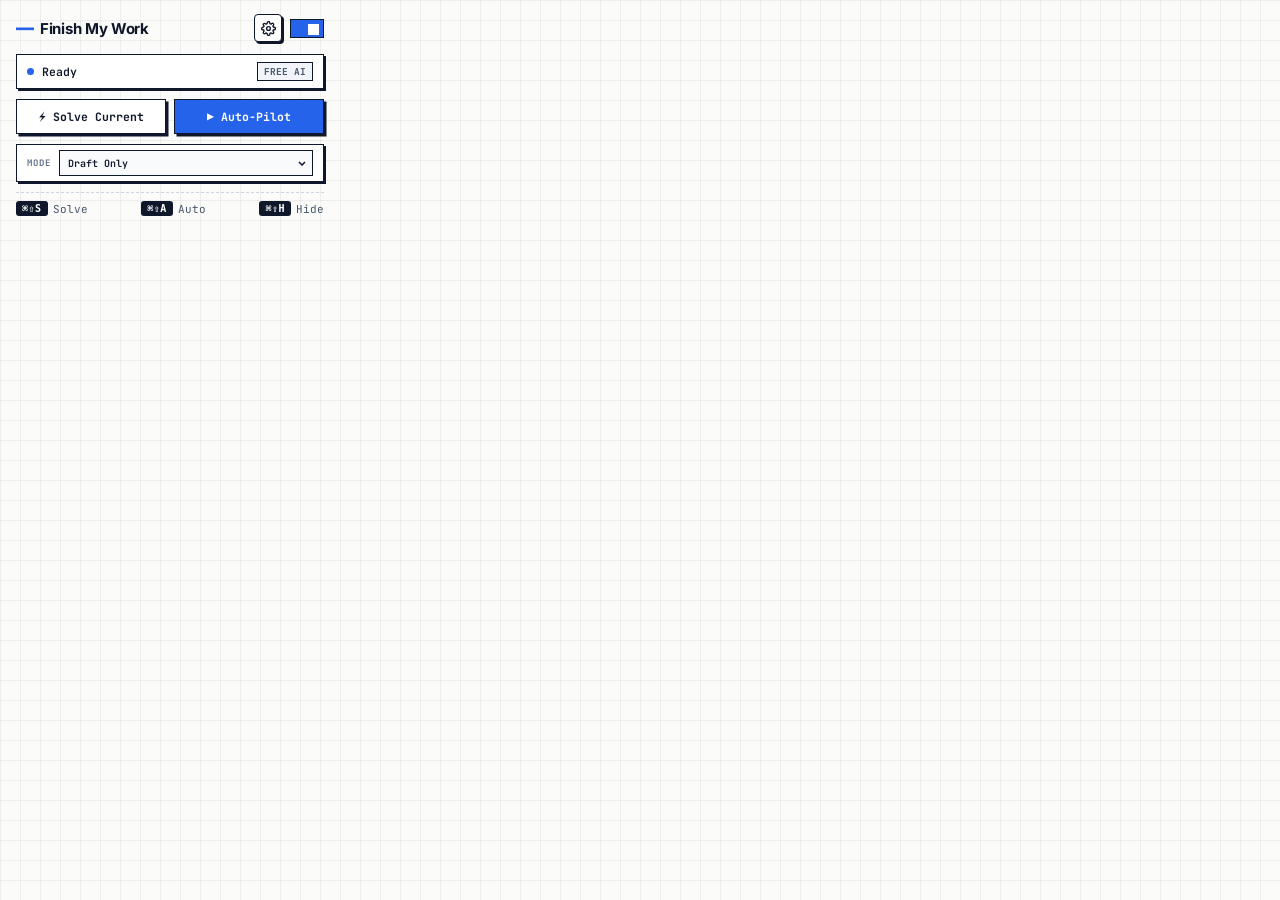
==== popup/popup.html @ e4287d5a "feat: initial open source release of Finish My Work v2.4.0" ====
<!DOCTYPE html>
<html lang="en">
<head>
  <meta charset="UTF-8">
  <meta name="viewport" content="width=device-width, initial-scale=1.0">
  <title>Finish My Work</title>
  <link rel="preconnect" href="https://fonts.googleapis.com">
  <link href="https://fonts.googleapis.com/css2?family=JetBrains+Mono:wght@500;600;700&family=Inter:wght@400;500;600;700;800&display=swap" rel="stylesheet">
  <link rel="stylesheet" href="popup.css">
</head>
<body>
  <div class="app-container">

    <!-- ── Header ── -->
    <div class="app-header">
      <div class="brand">
        <span class="brand-dash">—</span>
        <span class="brand-title">Finish My Work</span>
      </div>
      <div class="header-ctrls">
        <button class="btn-gear" id="btn-toggle-settings" title="Settings / Configuration">
          <svg width="15" height="15" viewBox="0 0 24 24" fill="none" stroke="currentColor" stroke-width="2.2" stroke-linecap="round" stroke-linejoin="round">
            <circle cx="12" cy="12" r="3"></circle>
            <path d="M19.4 15a1.65 1.65 0 0 0 .33 1.82l.06.06a2 2 0 0 1 0 2.83 2 2 0 0 1-2.83 0l-.06-.06a1.65 1.65 0 0 0-1.82-.33 1.65 1.65 0 0 0-1 1.51V21a2 2 0 0 1-2 2 2 2 0 0 1-2-2v-.09A1.65 1.65 0 0 0 9 19.4a1.65 1.65 0 0 0-1.82.33l-.06.06a2 2 0 0 1-2.83 0 2 2 0 0 1 0-2.83l.06-.06a1.65 1.65 0 0 0 .33-1.82 1.65 1.65 0 0 0-1.51-1H3a2 2 0 0 1-2-2 2 2 0 0 1 2-2h.09A1.65 1.65 0 0 0 4.6 9a1.65 1.65 0 0 0-.33-1.82l-.06-.06a2 2 0 0 1 0-2.83 2 2 0 0 1 2.83 0l.06.06a1.65 1.65 0 0 0 1.82.33H9a1.65 1.65 0 0 0 1-1.51V3a2 2 0 0 1 2-2 2 2 0 0 1 2 2v.09a1.65 1.65 0 0 0 1 1.51 1.65 1.65 0 0 0 1.82-.33l.06-.06a2 2 0 0 1 2.83 0 2 2 0 0 1 0 2.83l-.06.06a1.65 1.65 0 0 0-.33 1.82V9a1.65 1.65 0 0 0 1.51 1H21a2 2 0 0 1 2 2 2 2 0 0 1-2 2h-.09a1.65 1.65 0 0 0-1.51 1z"></path>
          </svg>
        </button>
        <label class="power-switch" title="Turn extension ON/OFF">
          <input type="checkbox" id="toggle-power" checked>
          <span class="power-slider"></span>
        </label>
      </div>
    </div>

    <!-- ══════════════════════════════════════════════════
         MAIN VIEW (Clean, Normal Size, Everyday Use)
         ══════════════════════════════════════════════════ -->
    <div class="view-panel" id="view-main">
      <!-- Status line -->
      <div class="status-row">
        <span class="status-dot" id="status-dot"></span>
        <span class="status-text" id="status-text">Ready</span>
        <span class="status-badge" id="active-provider-badge">FREE AI</span>
      </div>

      <!-- Action Buttons -->
      <div class="actions-grid">
        <button class="btn-action btn-secondary" id="btn-popup-solve">
          ⚡ Solve Current
        </button>
        <button class="btn-action btn-primary" id="btn-popup-auto">
          ▶ Auto-Pilot
        </button>
      </div>

      <!-- Agent Mode Selector -->
      <div class="mode-selector">
        <span class="mode-label">MODE</span>
        <div class="mode-dropdown-wrapper">
          <span class="mode-display-val" id="mode-display-val">Draft Only</span>
          <select class="mode-dropdown" id="agent-mode-select" title="Agent Mode">
            <option value="draft">Draft Only — Solve, don't submit</option>
            <option value="submit">Full Submit — Solve + submit quiz</option>
            <option value="course">Course Batch — All assignments in course</option>
            <option value="allcourses">All Courses — Every assignment everywhere</option>
          </select>
        </div>
      </div>

      <!-- User Feedback Notification Banner -->
      <div class="notify-banner hidden" id="notify-banner"></div>

      <!-- Shortcuts Row (SAH - Solve, Auto, Hide) -->
      <div class="shortcuts-footer">
        <div class="shortcut-item">
          <kbd>⌘⇧S</kbd>
          <span>Solve</span>
        </div>
        <div class="shortcut-item">
          <kbd>⌘⇧A</kbd>
          <span>Auto</span>
        </div>
        <div class="shortcut-item">
          <kbd>⌘⇧H</kbd>
          <span>Hide</span>
        </div>
      </div>
    </div>

    <!-- ══════════════════════════════════════════════════
         SETTINGS VIEW (Configuration Drawer)
         ══════════════════════════════════════════════════ -->
    <div class="view-panel hidden" id="view-settings">
      <div class="settings-head">
        <span class="settings-tag">// CONFIGURATION</span>
        <button class="btn-close-settings" id="btn-close-settings">Done ✕</button>
      </div>

      <!-- Provider Tabs -->
      <div class="provider-tabs">
        <button class="tech-tab-btn active" data-provider="free">✦ Free</button>
        <button class="tech-tab-btn" data-provider="groq">⚡ Groq</button>
        <button class="tech-tab-btn" data-provider="gemini">🔑 Gemini</button>
        <button class="tech-tab-btn" data-provider="openrouter">🌐 OpenRouter</button>
        <button class="tech-tab-btn" data-provider="about">ℹ About</button>
      </div>

      <!-- 1. Free tab content -->
      <div class="provider-card" id="card-free">
        <div class="callout-amber">
          <div class="callout-tag text-amber">// BUILT-IN FREE ENGINE</div>
          <p class="callout-desc">Zero keys needed. Automatically waits out the 30s rate-limit cooldown so no question is ever skipped.</p>
        </div>
      </div>

      <!-- 2. Groq tab content -->
      <div class="provider-card hidden" id="card-groq">
        <div class="callout-blue">
          <div class="callout-tag text-blue">// GROQ CLOUD (30 REQ/MIN · 0s WAIT)</div>
          <p class="callout-desc">Fastest free option. Sign in with Google at console.groq.com (no credit card needed).</p>
          <div class="input-wrap">
            <input type="password" id="groq-key" class="tech-input" placeholder="Paste gsk_... key" autocomplete="off" />
            <button class="reveal-btn" data-target="groq-key">👁</button>
          </div>
          <div class="card-error hidden" id="groq-error"></div>
          <div class="link-row">
            <a href="https://console.groq.com/keys" target="_blank" class="callout-link">Get Free Key at console.groq.com →</a>
          </div>
        </div>
      </div>

      <!-- 3. Gemini tab content -->
      <div class="provider-card hidden" id="card-gemini">
        <div class="callout-blue">
          <div class="callout-tag text-blue">// GOOGLE GEMINI (VISION AI)</div>
          <p class="callout-desc">Supports test diagrams, circuit schematics, charts, and geometry.</p>
          <div class="input-wrap">
            <input type="password" id="gemini-key" class="tech-input" placeholder="Paste Gemini API key" autocomplete="off" />
            <button class="reveal-btn" data-target="gemini-key">👁</button>
          </div>
          <div class="card-error hidden" id="gemini-error"></div>
          <div class="link-row">
            <a href="https://aistudio.google.com/app/apikey" target="_blank" class="callout-link">Get Key at aistudio.google.com →</a>
          </div>
        </div>
      </div>

      <!-- 4. OpenRouter tab content -->
      <div class="provider-card hidden" id="card-openrouter">
        <div class="callout-blue">
          <div class="callout-tag text-blue">// OPENROUTER (FREE MODELS)</div>
          <p class="callout-desc">Access Llama 3.3 and DeepSeek R1 free models.</p>
          <div class="input-wrap">
            <input type="password" id="openrouter-key" class="tech-input" placeholder="Paste sk-or-... key" autocomplete="off" />
            <button class="reveal-btn" data-target="openrouter-key">👁</button>
          </div>
          <div class="card-error hidden" id="openrouter-error"></div>
          <div class="link-row">
            <a href="https://openrouter.ai/keys" target="_blank" class="callout-link">Get Key at openrouter.ai/keys →</a>
          </div>
        </div>
      </div>

      <!-- 5. About tab content -->
      <div class="provider-card hidden" id="card-about">
        <div class="callout-about">
          <div class="about-hero">
            <span class="about-title">⚡ FINISH MY WORK</span>
            <span class="about-pill">v2.4.0</span>
          </div>
          <p class="about-desc">
            Universal autonomous assignment, quiz, & coursework solver for Chrome. Built for students to eliminate repetitive LMS busywork.
          </p>
          <div class="about-grid">
            <div class="about-stat">
              <span class="about-stat-label">MODES</span>
              <span class="about-stat-val">4 Agent Modes</span>
            </div>
            <div class="about-stat">
              <span class="about-stat-label">ENGINES</span>
              <span class="about-stat-val">Groq · Gemini · Free</span>
            </div>
            <div class="about-stat">
              <span class="about-stat-label">PRIVACY</span>
              <span class="about-stat-val">100% Local / Safe</span>
            </div>
          </div>
          <div class="about-footer-row">
            <span class="about-author">Created by <strong>Rushil Bhor</strong></span>
            <a href="https://github.com/rushilbh27/finish-my-work" target="_blank" class="btn-github-pill">
              ★ Star on GitHub ↗
            </a>
          </div>
        </div>
      </div>

      <!-- On-Screen HUD Visibility Toggle -->
      <div class="pref-row">
        <div class="pref-label">
          <div class="pref-name">Show In-Page Floating HUD</div>
          <div class="pref-sub">Keep off to run 100% cleanly from toolbar & shortcuts</div>
        </div>
        <label class="power-switch">
          <input type="checkbox" id="toggle-floating-widget">
          <span class="power-slider"></span>
        </label>
      </div>

      <!-- Save Button -->
      <button class="btn-save" id="btn-save-key">SAVE CONFIGURATION</button>
    </div>

  </div>

  <script src="popup.js"></script>
</body>
</html>
---- popup/popup.css ----
/* ══════════════════════════════════════════════════════════════
   FINISH MY WORK — CLEAN TECHNICAL BLUEPRINT UI
   Comfortable, Normal-Sized, High-Usability Design
   ══════════════════════════════════════════════════════════════ */

*, *::before, *::after {
  box-sizing: border-box;
  margin: 0;
  padding: 0;
}

body {
  width: 340px;
  font-family: 'Inter', -apple-system, BlinkMacSystemFont, 'Segoe UI', Roboto, sans-serif;
  background-color: #fbfbfa;
  /* Technical engineering blueprint grid */
  background-image: 
    linear-gradient(to right, rgba(0, 0, 0, 0.05) 1px, transparent 1px),
    linear-gradient(to bottom, rgba(0, 0, 0, 0.05) 1px, transparent 1px);
  background-size: 20px 20px;
  color: #0f172a;
  -webkit-font-smoothing: antialiased;
  padding: 14px 16px;
}

.app-container {
  display: flex;
  flex-direction: column;
  gap: 10px;
}

/* ── Top Header ── */
.app-header {
  display: flex;
  align-items: center;
  justify-content: space-between;
  padding-bottom: 2px;
}

.brand {
  display: flex;
  align-items: center;
  gap: 6px;
}

.brand-dash {
  color: #2563eb;
  font-weight: 900;
  font-size: 18px;
  line-height: 1;
}

.brand-title {
  font-weight: 700;
  font-size: 15px;
  letter-spacing: -0.3px;
  color: #0f172a;
}

.header-ctrls {
  display: flex;
  align-items: center;
  gap: 8px;
}

.btn-gear {
  width: 28px;
  height: 28px;
  background: #ffffff;
  border: 1.5px solid #0f172a;
  box-shadow: 2px 2px 0px #0f172a;
  border-radius: 4px;
  display: flex;
  align-items: center;
  justify-content: center;
  cursor: pointer;
  color: #0f172a;
  transition: transform 0.05s ease, box-shadow 0.05s ease;
  padding: 0;
}

.btn-gear:hover {
  background: #f8fafc;
}

.btn-gear:active {
  transform: translate(1.5px, 1.5px);
  box-shadow: 0.5px 0.5px 0px #0f172a;
}

/* ── Master Power Switch ── */
.power-switch {
  position: relative;
  display: inline-block;
  width: 34px;
  height: 19px;
  flex-shrink: 0;
}

.power-switch input {
  opacity: 0;
  width: 0;
  height: 0;
}

.power-slider {
  position: absolute;
  cursor: pointer;
  top: 0;
  left: 0;
  right: 0;
  bottom: 0;
  background-color: #cbd5e1;
  border: 1.5px solid #0f172a;
  transition: .15s;
}

.power-slider:before {
  position: absolute;
  content: "";
  height: 11px;
  width: 11px;
  left: 2px;
  bottom: 2px;
  background-color: #0f172a;
  transition: .15s;
}

input:checked + .power-slider {
  background-color: #2563eb;
}

input:checked + .power-slider:before {
  transform: translateX(15px);
  background-color: #ffffff;
}

/* ── View Panels & Universal Hidden ── */
.view-panel {
  display: flex;
  flex-direction: column;
  gap: 10px;
}

.hidden, .view-panel.hidden, .provider-card.hidden {
  display: none !important;
}

/* ── Status Row ── */
.status-row {
  background: #ffffff;
  border: 1.5px solid #0f172a;
  box-shadow: 2px 2px 0px #0f172a;
  padding: 7px 10px;
  display: flex;
  align-items: center;
  gap: 8px;
}

.status-dot {
  width: 7px;
  height: 7px;
  border-radius: 50%;
  background: #2563eb;
  flex-shrink: 0;
}

.status-dot.off {
  background: #94a3b8;
}

.status-dot.warn {
  background: #d97706;
}

.status-text {
  font-family: 'JetBrains Mono', monospace;
  font-size: 11.5px;
  font-weight: 600;
  color: #0f172a;
  flex: 1;
  white-space: nowrap;
  overflow: hidden;
  text-overflow: ellipsis;
}

.status-badge {
  background: #f1f5f9;
  border: 1px solid #0f172a;
  font-family: 'JetBrains Mono', monospace;
  font-size: 9.5px;
  font-weight: 700;
  padding: 2px 6px;
  color: #475569;
}

/* ── Action Buttons ── */
.actions-grid {
  display: grid;
  grid-template-columns: 1fr 1fr;
  gap: 8px;
}

.btn-action {
  border: 1.5px solid #0f172a;
  box-shadow: 2.5px 2.5px 0px #0f172a;
  padding: 9px 8px;
  font-family: 'JetBrains Mono', monospace;
  font-size: 11.5px;
  font-weight: 700;
  cursor: pointer;
  text-align: center;
  transition: transform 0.05s ease, box-shadow 0.05s ease;
}

.btn-secondary {
  background: #ffffff;
  color: #0f172a;
}

.btn-secondary:hover {
  background: #f8fafc;
}

.btn-primary {
  background: #2563eb;
  color: #ffffff;
}

.btn-primary:hover {
  background: #1d4ed8;
}

.btn-action.running {
  background: #dc2626 !important;
  color: #ffffff !important;
  border-color: #0f172a !important;
}

.btn-action.running:hover {
  background: #b91c1c !important;
}

.btn-action:active {
  transform: translate(2px, 2px);
  box-shadow: 0.5px 0.5px 0px #0f172a;
}

/* ── Agent Mode Selector ── */
.mode-selector {
  background: #ffffff;
  border: 1.5px solid #0f172a;
  box-shadow: 2px 2px 0px #0f172a;
  padding: 5px 10px;
  display: flex;
  align-items: center;
  gap: 8px;
  overflow: hidden;
}

.mode-label {
  font-family: 'JetBrains Mono', monospace;
  font-size: 9px;
  font-weight: 700;
  color: #64748b;
  letter-spacing: 1px;
  flex-shrink: 0;
}

.mode-dropdown-wrapper {
  position: relative;
  flex: 1;
  min-width: 0;
  display: flex;
  align-items: center;
  background: #f8fafc;
  border: 1.5px solid #0f172a;
  padding: 4px 22px 4px 8px;
  background-image: url("data:image/svg+xml,%3Csvg xmlns='http://www.w3.org/2000/svg' width='8' height='5' viewBox='0 0 8 5'%3E%3Cpath d='M1 1l3 3 3-3' stroke='%230f172a' stroke-width='1.5' fill='none'/%3E%3C/svg%3E");
  background-repeat: no-repeat;
  background-position: right 6px center;
  cursor: pointer;
  box-sizing: border-box;
  height: 26px;
}

.mode-dropdown-wrapper:hover {
  background-color: #f1f5f9;
}

.mode-dropdown-wrapper:focus-within {
  border-color: #2563eb;
  background-color: #ffffff;
}

.mode-display-val {
  font-family: 'JetBrains Mono', monospace;
  font-size: 10px;
  font-weight: 600;
  color: #0f172a;
  white-space: nowrap;
  overflow: hidden;
  text-overflow: ellipsis;
  pointer-events: none;
  user-select: none;
}

.mode-dropdown {
  position: absolute;
  top: 0;
  left: 0;
  width: 100%;
  height: 100%;
  opacity: 0;
  cursor: pointer;
  border: none;
  margin: 0;
  padding: 0;
  z-index: 2;
}

.mode-dropdown option {
  font-family: 'JetBrains Mono', monospace;
  font-size: 10px;
}

/* ── Notification Feedback Banner ── */
.notify-banner {
  background: #fffdf5;
  border: 1.5px solid #0f172a;
  border-left: 3.5px solid #d97706;
  padding: 6px 9px;
  font-size: 10.5px;
  color: #92400e;
  font-family: 'JetBrains Mono', monospace;
}

.notify-banner.error {
  background: #fef2f2;
  border-left-color: #dc2626;
  color: #991b1b;
}

.notify-banner.success {
  background: #f0fdf4;
  border-left-color: #16a34a;
  color: #166534;
}

/* ── Shortcuts Row (SAH: Solve, Auto, Hide) ── */
.shortcuts-footer {
  display: flex;
  align-items: center;
  justify-content: space-between;
  border-top: 1px dashed #cbd5e1;
  padding-top: 8px;
  font-family: 'JetBrains Mono', monospace;
  font-size: 11px;
  color: #475569;
}

.shortcut-item {
  display: flex;
  align-items: center;
  gap: 5px;
}

.shortcut-item kbd {
  background: #0f172a;
  color: #ffffff;
  padding: 2px 6px;
  border-radius: 3px;
  font-size: 10px;
  font-weight: 700;
  letter-spacing: 0.5px;
}

/* ══════════════════════════════════════════════════
   SETTINGS VIEW (Configuration Drawer)
   ══════════════════════════════════════════════════ */
.settings-head {
  display: flex;
  align-items: center;
  justify-content: space-between;
  margin-top: 2px;
}

.settings-tag {
  font-family: 'JetBrains Mono', monospace;
  font-size: 10px;
  font-weight: 700;
  color: #64748b;
  letter-spacing: 0.5px;
}

.btn-close-settings {
  background: transparent;
  border: none;
  font-family: 'JetBrains Mono', monospace;
  font-size: 11px;
  font-weight: 700;
  color: #2563eb;
  cursor: pointer;
  padding: 2px 4px;
}

.btn-close-settings:hover {
  text-decoration: underline;
}

/* ── Provider Tabs ── */
.provider-tabs {
  display: grid;
  grid-template-columns: repeat(4, 1fr);
  gap: 4px;
}

.tech-tab-btn {
  background: #ffffff;
  border: 1.5px solid #0f172a;
  box-shadow: 1.5px 1.5px 0px #0f172a;
  padding: 6px 2px;
  font-size: 10px;
  font-family: 'JetBrains Mono', monospace;
  font-weight: 700;
  cursor: pointer;
  text-align: center;
  color: #475569;
  transition: all 0.08s ease;
}

.tech-tab-btn:hover {
  background: #f8fafc;
}

.tech-tab-btn.active {
  background: #0f172a;
  color: #ffffff;
}

/* ── Provider Cards ── */
.provider-card {
  display: flex;
  flex-direction: column;
  gap: 8px;
}

.callout-amber {
  background: #fffdf5;
  border: 1.5px solid #0f172a;
  border-left: 3.5px solid #d97706;
  box-shadow: 2px 2px 0px #0f172a;
  padding: 9px 11px;
  display: flex;
  flex-direction: column;
  gap: 4px;
}

.callout-blue {
  background: #f8fafc;
  border: 1.5px solid #0f172a;
  border-left: 3.5px solid #2563eb;
  box-shadow: 2px 2px 0px #0f172a;
  padding: 9px 11px;
  display: flex;
  flex-direction: column;
  gap: 6px;
}

.callout-tag {
  font-family: 'JetBrains Mono', monospace;
  font-size: 9.5px;
  font-weight: 700;
  letter-spacing: 0.5px;
}

.text-blue {
  color: #2563eb;
}

.text-amber {
  color: #d97706;
}

.callout-desc {
  font-size: 11px;
  color: #334155;
  line-height: 1.4;
}

.input-wrap {
  display: flex;
  gap: 4px;
}

.tech-input {
  flex: 1;
  background: #ffffff;
  border: 1.5px solid #0f172a;
  box-shadow: 1.5px 1.5px 0px #0f172a;
  padding: 6px 8px;
  font-family: 'JetBrains Mono', monospace;
  font-size: 11px;
  color: #0f172a;
  outline: none;
}

.tech-input:focus {
  border-color: #2563eb;
}

.tech-input.input-error {
  border-color: #dc2626 !important;
  background: #fff5f5;
}

.reveal-btn {
  background: #ffffff;
  border: 1.5px solid #0f172a;
  box-shadow: 1.5px 1.5px 0px #0f172a;
  width: 28px;
  cursor: pointer;
  display: flex;
  align-items: center;
  justify-content: center;
  font-size: 12px;
}

.card-error {
  font-size: 10px;
  color: #b91c1c;
  font-family: 'JetBrains Mono', monospace;
  font-weight: 600;
  line-height: 1.35;
  background: #fef2f2;
  border: 1px solid #f87171;
  padding: 4px 6px;
}

.link-row {
  margin-top: 1px;
}

.callout-link {
  font-size: 10px;
  font-weight: 600;
  color: #2563eb;
  text-decoration: underline;
}

/* ── About Card ── */
.callout-about {
  background: #ffffff;
  border: 1.5px solid #0f172a;
  box-shadow: 2px 2px 0px #0f172a;
  padding: 10px;
  display: flex;
  flex-direction: column;
  gap: 8px;
}

.about-hero {
  display: flex;
  align-items: center;
  justify-content: space-between;
}

.about-title {
  font-family: 'JetBrains Mono', monospace;
  font-size: 11px;
  font-weight: 800;
  color: #0f172a;
  letter-spacing: 0.5px;
}

.about-pill {
  font-family: 'JetBrains Mono', monospace;
  font-size: 8.5px;
  font-weight: 700;
  background: #2563eb;
  color: #ffffff;
  padding: 1px 6px;
  border: 1px solid #0f172a;
}

.about-desc {
  font-size: 9.5px;
  line-height: 1.4;
  color: #475569;
  margin: 0;
}

.about-grid {
  display: grid;
  grid-template-columns: repeat(3, 1fr);
  gap: 5px;
  margin-top: 2px;
}

.about-stat {
  background: #f8fafc;
  border: 1px solid #0f172a;
  padding: 4px 2px;
  display: flex;
  flex-direction: column;
  gap: 2px;
  text-align: center;
}

.about-stat-label {
  font-family: 'JetBrains Mono', monospace;
  font-size: 7.5px;
  font-weight: 700;
  color: #64748b;
  letter-spacing: 0.5px;
}

.about-stat-val {
  font-family: 'JetBrains Mono', monospace;
  font-size: 8px;
  font-weight: 700;
  color: #0f172a;
}

.about-footer-row {
  display: flex;
  align-items: center;
  justify-content: space-between;
  margin-top: 4px;
  padding-top: 6px;
  border-top: 1px dashed #cbd5e1;
}

.about-author {
  font-size: 9px;
  color: #64748b;
}

.about-author strong {
  color: #0f172a;
}

.btn-github-pill {
  display: inline-flex;
  align-items: center;
  gap: 4px;
  background: #0f172a;
  color: #ffffff;
  font-family: 'JetBrains Mono', monospace;
  font-size: 9px;
  font-weight: 700;
  padding: 3px 8px;
  border: 1px solid #0f172a;
  box-shadow: 1.5px 1.5px 0px #0f172a;
  text-decoration: none;
  cursor: pointer;
  transition: all 0.05s ease;
}

.btn-github-pill:active {
  transform: translate(1px, 1px);
  box-shadow: 0.5px 0.5px 0px #0f172a;
}

/* ── HUD Preference Row ── */
.pref-row {
  background: #ffffff;
  border: 1.5px solid #0f172a;
  box-shadow: 2px 2px 0px #0f172a;
  padding: 7px 10px;
  display: flex;
  align-items: center;
  justify-content: space-between;
}

.pref-name {
  font-size: 11px;
  font-weight: 700;
}

.pref-sub {
  font-size: 9.5px;
  color: #64748b;
}

/* ── Save Button ── */
.btn-save {
  background: #0f172a;
  color: #ffffff;
  border: 1.5px solid #0f172a;
  box-shadow: 2.5px 2.5px 0px #0f172a;
  padding: 8px;
  font-family: 'JetBrains Mono', monospace;
  font-weight: 700;
  font-size: 11px;
  letter-spacing: 0.5px;
  cursor: pointer;
  transition: all 0.05s ease;
}

.btn-save:active {
  transform: translate(2px, 2px);
  box-shadow: 0.5px 0.5px 0px #0f172a;
}

.btn-save.saved {
  background: #16a34a;
}
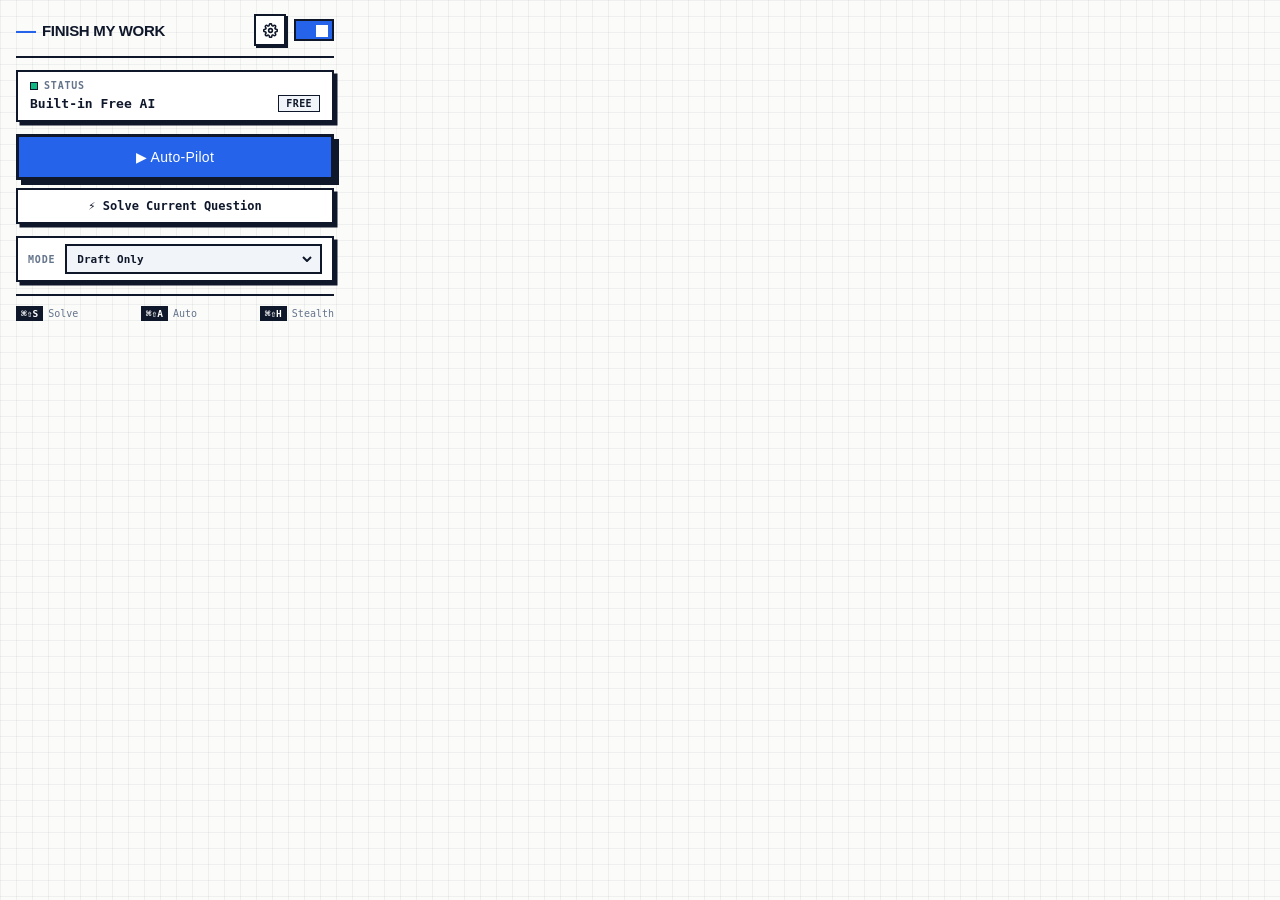
==== commit 945a40a3: "feat: complete neo-brutalist redesign of 3 surfaces, IITM textarea NAT solver, single-action navigat" ====
--- a/popup/popup.html
+++ b/popup/popup.html
@@ -1,54 +1,62 @@
 <!DOCTYPE html>
 <html lang="en">
+
 <head>
   <meta charset="UTF-8">
   <meta name="viewport" content="width=device-width, initial-scale=1.0">
   <title>Finish My Work</title>
-  <link rel="preconnect" href="https://fonts.googleapis.com">
-  <link href="https://fonts.googleapis.com/css2?family=JetBrains+Mono:wght@500;600;700&family=Inter:wght@400;500;600;700;800&display=swap" rel="stylesheet">
   <link rel="stylesheet" href="popup.css">
 </head>
+
 <body>
   <div class="app-container">
 
     <!-- ── Header ── -->
-    <div class="app-header">
+    <header class="app-header">
       <div class="brand">
         <span class="brand-dash">—</span>
-        <span class="brand-title">Finish My Work</span>
+        <h1 class="brand-title">Finish My Work</h1>
       </div>
       <div class="header-ctrls">
-        <button class="btn-gear" id="btn-toggle-settings" title="Settings / Configuration">
-          <svg width="15" height="15" viewBox="0 0 24 24" fill="none" stroke="currentColor" stroke-width="2.2" stroke-linecap="round" stroke-linejoin="round">
+        <button class="btn-gear" id="btn-toggle-settings" title="Settings / Configuration" aria-label="Settings">
+          <svg width="15" height="15" viewBox="0 0 24 24" fill="none" stroke="currentColor" stroke-width="2.5"
+            stroke-linecap="round" stroke-linejoin="round">
             <circle cx="12" cy="12" r="3"></circle>
-            <path d="M19.4 15a1.65 1.65 0 0 0 .33 1.82l.06.06a2 2 0 0 1 0 2.83 2 2 0 0 1-2.83 0l-.06-.06a1.65 1.65 0 0 0-1.82-.33 1.65 1.65 0 0 0-1 1.51V21a2 2 0 0 1-2 2 2 2 0 0 1-2-2v-.09A1.65 1.65 0 0 0 9 19.4a1.65 1.65 0 0 0-1.82.33l-.06.06a2 2 0 0 1-2.83 0 2 2 0 0 1 0-2.83l.06-.06a1.65 1.65 0 0 0 .33-1.82 1.65 1.65 0 0 0-1.51-1H3a2 2 0 0 1-2-2 2 2 0 0 1 2-2h.09A1.65 1.65 0 0 0 4.6 9a1.65 1.65 0 0 0-.33-1.82l-.06-.06a2 2 0 0 1 0-2.83 2 2 0 0 1 2.83 0l.06.06a1.65 1.65 0 0 0 1.82.33H9a1.65 1.65 0 0 0 1-1.51V3a2 2 0 0 1 2-2 2 2 0 0 1 2 2v.09a1.65 1.65 0 0 0 1 1.51 1.65 1.65 0 0 0 1.82-.33l.06-.06a2 2 0 0 1 2.83 0 2 2 0 0 1 0 2.83l-.06.06a1.65 1.65 0 0 0-.33 1.82V9a1.65 1.65 0 0 0 1.51 1H21a2 2 0 0 1 2 2 2 2 0 0 1-2 2h-.09a1.65 1.65 0 0 0-1.51 1z"></path>
+            <path
+              d="M19.4 15a1.65 1.65 0 0 0 .33 1.82l.06.06a2 2 0 0 1 0 2.83 2 2 0 0 1-2.83 0l-.06-.06a1.65 1.65 0 0 0-1.82-.33 1.65 1.65 0 0 0-1 1.51V21a2 2 0 0 1-2 2 2 2 0 0 1-2-2v-.09A1.65 1.65 0 0 0 9 19.4a1.65 1.65 0 0 0-1.82.33l-.06.06a2 2 0 0 1-2.83 0 2 2 0 0 1 0-2.83l.06-.06a1.65 1.65 0 0 0 .33-1.82 1.65 1.65 0 0 0-1.51-1H3a2 2 0 0 1-2-2 2 2 0 0 1 2-2h.09A1.65 1.65 0 0 0 4.6 9a1.65 1.65 0 0 0-.33-1.82l-.06-.06a2 2 0 0 1 0-2.83 2 2 0 0 1 2.83 0l.06.06a1.65 1.65 0 0 0 1.82.33H9a1.65 1.65 0 0 0 1-1.51V3a2 2 0 0 1 2-2 2 2 0 0 1 2 2v.09a1.65 1.65 0 0 0 1 1.51 1.65 1.65 0 0 0 1.82-.33l.06-.06a2 2 0 0 1 2.83 0 2 2 0 0 1 0 2.83l-.06.06a1.65 1.65 0 0 0-.33 1.82V9a1.65 1.65 0 0 0 1.51 1H21a2 2 0 0 1 2 2 2 2 0 0 1-2 2h-.09a1.65 1.65 0 0 0-1.51 1z">
+            </path>
           </svg>
         </button>
         <label class="power-switch" title="Turn extension ON/OFF">
-          <input type="checkbox" id="toggle-power" checked>
+          <input type="checkbox" id="toggle-power" checked aria-label="Toggle extension power">
           <span class="power-slider"></span>
         </label>
       </div>
-    </div>
+    </header>
 
     <!-- ══════════════════════════════════════════════════
-         MAIN VIEW (Clean, Normal Size, Everyday Use)
+         MAIN VIEW (Everyday Brutalist Controls)
          ══════════════════════════════════════════════════ -->
-    <div class="view-panel" id="view-main">
-      <!-- Status line -->
-      <div class="status-row">
-        <span class="status-dot" id="status-dot"></span>
-        <span class="status-text" id="status-text">Ready</span>
-        <span class="status-badge" id="active-provider-badge">FREE AI</span>
+    <main class="view-panel" id="view-main">
+      <!-- Status Stamp -->
+      <div class="status-stamp">
+        <div class="status-stamp-meta">
+          <span class="status-dot" id="status-dot"></span>
+          <span class="status-title">STATUS</span>
+        </div>
+        <div class="status-headline">
+          <span class="status-text" id="status-text">Ready</span>
+          <span class="status-badge" id="active-provider-badge">FREE AI</span>
+        </div>
       </div>
 
-      <!-- Action Buttons -->
-      <div class="actions-grid">
-        <button class="btn-action btn-secondary" id="btn-popup-solve">
-          ⚡ Solve Current
+      <!-- Action Buttons: Clear Hero Hierarchy -->
+      <div class="actions-stack">
+        <button class="btn-action btn-hero" id="btn-popup-auto">
+          ▶ Auto-Pilot
         </button>
-        <button class="btn-action btn-primary" id="btn-popup-auto">
-          ▶ Auto-Pilot
+        <button class="btn-action btn-sub" id="btn-popup-solve">
+          ⚡ Solve Current Question
         </button>
       </div>
 
@@ -57,20 +65,20 @@
         <span class="mode-label">MODE</span>
         <div class="mode-dropdown-wrapper">
           <span class="mode-display-val" id="mode-display-val">Draft Only</span>
-          <select class="mode-dropdown" id="agent-mode-select" title="Agent Mode">
-            <option value="draft">Draft Only — Solve, don't submit</option>
-            <option value="submit">Full Submit — Solve + submit quiz</option>
-            <option value="course">Course Batch — All assignments in course</option>
-            <option value="allcourses">All Courses — Every assignment everywhere</option>
+          <select class="mode-dropdown" id="agent-mode-select" title="Agent Mode" aria-label="Select Agent Mode">
+            <option value="draft">Draft Only: Solve, don't submit</option>
+            <option value="submit">Full Submit: Solve + submit quiz</option>
+            <option value="course">Course Batch: All assignments in course</option>
+            <option value="allcourses">All Courses: Every assignment everywhere</option>
           </select>
         </div>
       </div>
 
       <!-- User Feedback Notification Banner -->
-      <div class="notify-banner hidden" id="notify-banner"></div>
+      <div class="notify-banner hidden" id="notify-banner" role="status"></div>
 
-      <!-- Shortcuts Row (SAH - Solve, Auto, Hide) -->
-      <div class="shortcuts-footer">
+      <!-- Shortcuts Row -->
+      <footer class="shortcuts-footer">
         <div class="shortcut-item">
           <kbd>⌘⇧S</kbd>
           <span>Solve</span>
@@ -81,114 +89,83 @@
         </div>
         <div class="shortcut-item">
           <kbd>⌘⇧H</kbd>
-          <span>Hide</span>
+          <span>Stealth</span>
         </div>
-      </div>
-    </div>
+      </footer>
+    </main>
 
     <!-- ══════════════════════════════════════════════════
          SETTINGS VIEW (Configuration Drawer)
          ══════════════════════════════════════════════════ -->
-    <div class="view-panel hidden" id="view-settings">
+    <section class="view-panel hidden" id="view-settings">
       <div class="settings-head">
-        <span class="settings-tag">// CONFIGURATION</span>
+        <span class="settings-tag">CONFIGURATION</span>
         <button class="btn-close-settings" id="btn-close-settings">Done ✕</button>
       </div>
 
       <!-- Provider Tabs -->
-      <div class="provider-tabs">
-        <button class="tech-tab-btn active" data-provider="free">✦ Free</button>
-        <button class="tech-tab-btn" data-provider="groq">⚡ Groq</button>
-        <button class="tech-tab-btn" data-provider="gemini">🔑 Gemini</button>
-        <button class="tech-tab-btn" data-provider="openrouter">🌐 OpenRouter</button>
-        <button class="tech-tab-btn" data-provider="about">ℹ About</button>
+      <div class="provider-tabs" role="tablist">
+        <button class="tech-tab-btn active" data-provider="free" role="tab">✦ Free</button>
+        <button class="tech-tab-btn" data-provider="groq" role="tab">⚡ Groq</button>
+        <button class="tech-tab-btn" data-provider="gemini" role="tab">🔑 Gemini</button>
+        <button class="tech-tab-btn" data-provider="openrouter" role="tab">🌐 OpenRouter</button>
       </div>
 
       <!-- 1. Free tab content -->
       <div class="provider-card" id="card-free">
-        <div class="callout-amber">
-          <div class="callout-tag text-amber">// BUILT-IN FREE ENGINE</div>
-          <p class="callout-desc">Zero keys needed. Automatically waits out the 30s rate-limit cooldown so no question is ever skipped.</p>
+        <div class="callout-box callout-amber">
+          <div class="callout-tag">BUILT-IN FREE ENGINE</div>
+          <p class="callout-desc">Zero keys needed. Automatically waits out the 30s rate-limit cooldown so no question is skipped.</p>
         </div>
       </div>
 
       <!-- 2. Groq tab content -->
       <div class="provider-card hidden" id="card-groq">
-        <div class="callout-blue">
-          <div class="callout-tag text-blue">// GROQ CLOUD (30 REQ/MIN · 0s WAIT)</div>
+        <div class="callout-box callout-blue">
+          <div class="callout-tag">GROQ CLOUD (30 REQ/MIN · 0s WAIT)</div>
           <p class="callout-desc">Fastest free option. Sign in with Google at console.groq.com (no credit card needed).</p>
           <div class="input-wrap">
-            <input type="password" id="groq-key" class="tech-input" placeholder="Paste gsk_... key" autocomplete="off" />
-            <button class="reveal-btn" data-target="groq-key">👁</button>
+            <input type="password" id="groq-key" class="tech-input" placeholder="Paste gsk_... key"
+              autocomplete="off" />
+            <button class="reveal-btn" data-target="groq-key" type="button" aria-label="Reveal key">👁</button>
           </div>
           <div class="card-error hidden" id="groq-error"></div>
           <div class="link-row">
-            <a href="https://console.groq.com/keys" target="_blank" class="callout-link">Get Free Key at console.groq.com →</a>
+            <a href="https://console.groq.com/keys" target="_blank" class="callout-link">Get Free Key at console.groq.com</a>
           </div>
         </div>
       </div>
 
       <!-- 3. Gemini tab content -->
       <div class="provider-card hidden" id="card-gemini">
-        <div class="callout-blue">
-          <div class="callout-tag text-blue">// GOOGLE GEMINI (VISION AI)</div>
+        <div class="callout-box callout-blue">
+          <div class="callout-tag">GOOGLE GEMINI (VISION AI)</div>
           <p class="callout-desc">Supports test diagrams, circuit schematics, charts, and geometry.</p>
           <div class="input-wrap">
-            <input type="password" id="gemini-key" class="tech-input" placeholder="Paste Gemini API key" autocomplete="off" />
-            <button class="reveal-btn" data-target="gemini-key">👁</button>
+            <input type="password" id="gemini-key" class="tech-input" placeholder="Paste Gemini API key"
+              autocomplete="off" />
+            <button class="reveal-btn" data-target="gemini-key" type="button" aria-label="Reveal key">👁</button>
           </div>
           <div class="card-error hidden" id="gemini-error"></div>
           <div class="link-row">
-            <a href="https://aistudio.google.com/app/apikey" target="_blank" class="callout-link">Get Key at aistudio.google.com →</a>
+            <a href="https://aistudio.google.com/app/apikey" target="_blank" class="callout-link">Get Key at aistudio.google.com</a>
           </div>
         </div>
       </div>
 
       <!-- 4. OpenRouter tab content -->
       <div class="provider-card hidden" id="card-openrouter">
-        <div class="callout-blue">
-          <div class="callout-tag text-blue">// OPENROUTER (FREE MODELS)</div>
+        <div class="callout-box callout-blue">
+          <div class="callout-tag">OPENROUTER (FREE MODELS)</div>
           <p class="callout-desc">Access Llama 3.3 and DeepSeek R1 free models.</p>
           <div class="input-wrap">
-            <input type="password" id="openrouter-key" class="tech-input" placeholder="Paste sk-or-... key" autocomplete="off" />
-            <button class="reveal-btn" data-target="openrouter-key">👁</button>
+            <input type="password" id="openrouter-key" class="tech-input" placeholder="Paste sk-or-... key"
+              autocomplete="off" />
+            <button class="reveal-btn" data-target="openrouter-key" type="button" aria-label="Reveal key">👁</button>
           </div>
           <div class="card-error hidden" id="openrouter-error"></div>
           <div class="link-row">
-            <a href="https://openrouter.ai/keys" target="_blank" class="callout-link">Get Key at openrouter.ai/keys →</a>
-          </div>
-        </div>
-      </div>
-
-      <!-- 5. About tab content -->
-      <div class="provider-card hidden" id="card-about">
-        <div class="callout-about">
-          <div class="about-hero">
-            <span class="about-title">⚡ FINISH MY WORK</span>
-            <span class="about-pill">v2.4.0</span>
-          </div>
-          <p class="about-desc">
-            Universal autonomous assignment, quiz, & coursework solver for Chrome. Built for students to eliminate repetitive LMS busywork.
-          </p>
-          <div class="about-grid">
-            <div class="about-stat">
-              <span class="about-stat-label">MODES</span>
-              <span class="about-stat-val">4 Agent Modes</span>
-            </div>
-            <div class="about-stat">
-              <span class="about-stat-label">ENGINES</span>
-              <span class="about-stat-val">Groq · Gemini · Free</span>
-            </div>
-            <div class="about-stat">
-              <span class="about-stat-label">PRIVACY</span>
-              <span class="about-stat-val">100% Local / Safe</span>
-            </div>
-          </div>
-          <div class="about-footer-row">
-            <span class="about-author">Created by <strong>Rushil Bhor</strong></span>
-            <a href="https://github.com/rushilbh27/finish-my-work" target="_blank" class="btn-github-pill">
-              ★ Star on GitHub ↗
-            </a>
+            <a href="https://openrouter.ai/keys" target="_blank" class="callout-link">Get Key at openrouter.ai/keys</a>
           </div>
         </div>
       </div>
@@ -197,20 +174,21 @@
       <div class="pref-row">
         <div class="pref-label">
           <div class="pref-name">Show In-Page Floating HUD</div>
-          <div class="pref-sub">Keep off to run 100% cleanly from toolbar & shortcuts</div>
+          <div class="pref-sub">Keep off to run 100% cleanly from toolbar &amp; shortcuts</div>
         </div>
-        <label class="power-switch">
-          <input type="checkbox" id="toggle-floating-widget">
+        <label class="power-switch" title="Toggle HUD visibility">
+          <input type="checkbox" id="toggle-floating-widget" aria-label="Toggle In-Page Floating HUD">
           <span class="power-slider"></span>
         </label>
       </div>
 
       <!-- Save Button -->
-      <button class="btn-save" id="btn-save-key">SAVE CONFIGURATION</button>
-    </div>
+      <button class="btn-save" id="btn-save-key" type="button">SAVE CONFIGURATION</button>
+    </section>
 
   </div>
 
   <script src="popup.js"></script>
 </body>
-</html>
+
+</html>
--- a/popup/popup.css
+++ b/popup/popup.css
@@ -1,7 +1,34 @@
 /* ══════════════════════════════════════════════════════════════
-   FINISH MY WORK — CLEAN TECHNICAL BLUEPRINT UI
-   Comfortable, Normal-Sized, High-Usability Design
+   FINISH MY WORK — NEO-BRUTALIST POPUP SYSTEM
+   Frozen palette, 2.5-3px ink borders, unblurred block shadows,
+   system fonts, zero network requests, tactile press feedback.
    ══════════════════════════════════════════════════════════════ */
+
+:root {
+  --ink: #0f172a;
+  --paper: #fbfbfa;
+  --card: #ffffff;
+  --blue: #2563eb;
+  --blue-dark: #1d4ed8;
+  --amber: #d97706;
+  --red: #dc2626;
+  --red-dark: #b91c1c;
+  --green: #10b981;
+  --muted: #64748b;
+  --line-muted: #cbd5e1;
+  --subtle-bg: #f1f5f9;
+  --hover-subtle: #f8fafc;
+
+  --border: 2.5px solid var(--ink);
+  --border-thick: 3px solid var(--ink);
+  --shadow: 3.5px 3.5px 0px var(--ink);
+  --shadow-lg: 5px 5px 0px var(--ink);
+  --shadow-sm: 2px 2px 0px var(--ink);
+
+  --font-display: "Arial Black", "Archivo Black", "Helvetica Neue", Impact, sans-serif;
+  --font-mono: ui-monospace, "SF Mono", Menlo, Consolas, monospace;
+  --font-body: -apple-system, BlinkMacSystemFont, "Segoe UI", Roboto, sans-serif;
+}
 
 *, *::before, *::after {
   box-sizing: border-box;
@@ -10,23 +37,23 @@
 }
 
 body {
-  width: 340px;
-  font-family: 'Inter', -apple-system, BlinkMacSystemFont, 'Segoe UI', Roboto, sans-serif;
-  background-color: #fbfbfa;
-  /* Technical engineering blueprint grid */
+  width: 350px;
+  font-family: var(--font-body);
+  background-color: var(--paper);
   background-image: 
-    linear-gradient(to right, rgba(0, 0, 0, 0.05) 1px, transparent 1px),
-    linear-gradient(to bottom, rgba(0, 0, 0, 0.05) 1px, transparent 1px);
-  background-size: 20px 20px;
-  color: #0f172a;
+    linear-gradient(to right, rgba(15, 23, 42, 0.05) 1px, transparent 1px),
+    linear-gradient(to bottom, rgba(15, 23, 42, 0.05) 1px, transparent 1px);
+  background-size: 16px 16px;
+  color: var(--ink);
   -webkit-font-smoothing: antialiased;
   padding: 14px 16px;
+  user-select: none;
 }
 
 .app-container {
   display: flex;
   flex-direction: column;
-  gap: 10px;
+  gap: 12px;
 }
 
 /* ── Top Header ── */
@@ -34,7 +61,8 @@
   display: flex;
   align-items: center;
   justify-content: space-between;
-  padding-bottom: 2px;
+  border-bottom: var(--border);
+  padding-bottom: 10px;
 }
 
 .brand {
@@ -44,17 +72,19 @@
 }
 
 .brand-dash {
-  color: #2563eb;
+  color: var(--blue);
   font-weight: 900;
-  font-size: 18px;
+  font-size: 20px;
   line-height: 1;
 }
 
 .brand-title {
-  font-weight: 700;
+  font-family: var(--font-display);
+  font-weight: 900;
   font-size: 15px;
-  letter-spacing: -0.3px;
-  color: #0f172a;
+  letter-spacing: -0.02em;
+  color: var(--ink);
+  text-transform: uppercase;
 }
 
 .header-ctrls {
@@ -64,36 +94,42 @@
 }
 
 .btn-gear {
-  width: 28px;
-  height: 28px;
-  background: #ffffff;
-  border: 1.5px solid #0f172a;
-  box-shadow: 2px 2px 0px #0f172a;
-  border-radius: 4px;
+  width: 32px;
+  height: 32px;
+  background: var(--card);
+  border: var(--border);
+  box-shadow: var(--shadow-sm);
   display: flex;
   align-items: center;
   justify-content: center;
   cursor: pointer;
-  color: #0f172a;
-  transition: transform 0.05s ease, box-shadow 0.05s ease;
+  color: var(--ink);
+  transition: transform 0.07s ease, box-shadow 0.07s ease;
   padding: 0;
 }
 
 .btn-gear:hover {
-  background: #f8fafc;
+  background: var(--hover-subtle);
+  transform: translate(-1px, -1px);
+  box-shadow: 3px 3px 0px var(--ink);
 }
 
 .btn-gear:active {
-  transform: translate(1.5px, 1.5px);
-  box-shadow: 0.5px 0.5px 0px #0f172a;
+  transform: translate(2px, 2px);
+  box-shadow: 0px 0px 0px var(--ink);
+}
+
+.btn-gear:focus-visible {
+  outline: 3px solid var(--blue);
+  outline-offset: 2px;
 }
 
 /* ── Master Power Switch ── */
 .power-switch {
   position: relative;
   display: inline-block;
-  width: 34px;
-  height: 19px;
+  width: 40px;
+  height: 22px;
   flex-shrink: 0;
 }
 
@@ -110,160 +146,220 @@
   left: 0;
   right: 0;
   bottom: 0;
-  background-color: #cbd5e1;
-  border: 1.5px solid #0f172a;
-  transition: .15s;
+  background-color: var(--line-muted);
+  border: var(--border);
+  transition: .12s cubic-bezier(0.16, 1, 0.3, 1);
 }
 
 .power-slider:before {
   position: absolute;
   content: "";
-  height: 11px;
-  width: 11px;
-  left: 2px;
-  bottom: 2px;
-  background-color: #0f172a;
-  transition: .15s;
+  height: 12px;
+  width: 12px;
+  left: 3px;
+  bottom: 2.5px;
+  background-color: var(--ink);
+  transition: .12s cubic-bezier(0.16, 1, 0.3, 1);
 }
 
 input:checked + .power-slider {
-  background-color: #2563eb;
+  background-color: var(--blue);
 }
 
 input:checked + .power-slider:before {
-  transform: translateX(15px);
-  background-color: #ffffff;
+  transform: translateX(17px);
+  background-color: var(--card);
+}
+
+.power-switch:focus-within .power-slider {
+  outline: 3px solid var(--blue);
+  outline-offset: 2px;
 }
 
 /* ── View Panels & Universal Hidden ── */
 .view-panel {
   display: flex;
   flex-direction: column;
-  gap: 10px;
-}
-
-.hidden, .view-panel.hidden, .provider-card.hidden {
+  gap: 12px;
+}
+
+.hidden, .view-panel.hidden, .provider-card.hidden, .notify-banner.hidden {
   display: none !important;
 }
 
-/* ── Status Row ── */
-.status-row {
-  background: #ffffff;
-  border: 1.5px solid #0f172a;
-  box-shadow: 2px 2px 0px #0f172a;
-  padding: 7px 10px;
-  display: flex;
-  align-items: center;
+/* ── Status Stamp (Bold Focal Point) ── */
+.status-stamp {
+  background: var(--card);
+  border: var(--border);
+  box-shadow: var(--shadow);
+  padding: 8px 12px;
+  display: flex;
+  flex-direction: column;
+  gap: 4px;
+}
+
+.status-stamp-meta {
+  display: flex;
+  align-items: center;
+  gap: 6px;
+}
+
+.status-dot {
+  width: 8px;
+  height: 8px;
+  background: var(--green);
+  border: 1.5px solid var(--ink);
+  flex-shrink: 0;
+}
+
+.status-dot.off {
+  background: var(--muted);
+}
+
+.status-dot.warn {
+  background: var(--amber);
+}
+
+.status-title {
+  font-family: var(--font-mono);
+  font-size: 10px;
+  font-weight: 700;
+  color: var(--muted);
+  letter-spacing: 0.08em;
+}
+
+.status-headline {
+  display: flex;
+  align-items: center;
+  justify-content: space-between;
   gap: 8px;
 }
 
-.status-dot {
-  width: 7px;
-  height: 7px;
-  border-radius: 50%;
-  background: #2563eb;
-  flex-shrink: 0;
-}
-
-.status-dot.off {
-  background: #94a3b8;
-}
-
-.status-dot.warn {
-  background: #d97706;
-}
-
 .status-text {
-  font-family: 'JetBrains Mono', monospace;
-  font-size: 11.5px;
-  font-weight: 600;
-  color: #0f172a;
-  flex: 1;
+  font-family: var(--font-mono);
+  font-size: 13px;
+  font-weight: 700;
+  color: var(--ink);
   white-space: nowrap;
   overflow: hidden;
   text-overflow: ellipsis;
+  flex: 1;
 }
 
 .status-badge {
-  background: #f1f5f9;
-  border: 1px solid #0f172a;
-  font-family: 'JetBrains Mono', monospace;
-  font-size: 9.5px;
-  font-weight: 700;
-  padding: 2px 6px;
-  color: #475569;
-}
-
-/* ── Action Buttons ── */
-.actions-grid {
-  display: grid;
-  grid-template-columns: 1fr 1fr;
+  background: var(--subtle-bg);
+  border: 1.5px solid var(--ink);
+  font-family: var(--font-mono);
+  font-size: 10px;
+  font-weight: 800;
+  padding: 2px 7px;
+  color: var(--ink);
+  letter-spacing: 0.04em;
+  flex-shrink: 0;
+}
+
+/* ── Actions Stack (Strict Hero Hierarchy) ── */
+.actions-stack {
+  display: flex;
+  flex-direction: column;
   gap: 8px;
 }
 
 .btn-action {
-  border: 1.5px solid #0f172a;
-  box-shadow: 2.5px 2.5px 0px #0f172a;
-  padding: 9px 8px;
-  font-family: 'JetBrains Mono', monospace;
-  font-size: 11.5px;
-  font-weight: 700;
+  width: 100%;
+  border: var(--border-thick);
   cursor: pointer;
   text-align: center;
-  transition: transform 0.05s ease, box-shadow 0.05s ease;
-}
-
-.btn-secondary {
-  background: #ffffff;
-  color: #0f172a;
-}
-
-.btn-secondary:hover {
-  background: #f8fafc;
-}
-
-.btn-primary {
-  background: #2563eb;
+  font-family: var(--font-display);
+  transition: transform 0.07s ease, box-shadow 0.07s ease, background-color 0.1s ease;
+  display: flex;
+  align-items: center;
+  justify-content: center;
+  gap: 8px;
+  text-decoration: none;
+}
+
+/* Primary Dominant Button */
+.btn-hero {
+  background: var(--blue);
   color: #ffffff;
-}
-
-.btn-primary:hover {
-  background: #1d4ed8;
-}
-
+  box-shadow: var(--shadow-lg);
+  padding: 12px 14px;
+  font-size: 14px;
+  letter-spacing: 0.02em;
+}
+
+.btn-hero:hover {
+  background: var(--blue-dark);
+  transform: translate(-1.5px, -1.5px);
+  box-shadow: 6.5px 6.5px 0px var(--ink);
+}
+
+.btn-hero:active {
+  transform: translate(4px, 4px);
+  box-shadow: 0px 0px 0px var(--ink);
+}
+
+.btn-hero:focus-visible {
+  outline: 3px solid var(--ink);
+  outline-offset: 3px;
+}
+
+/* Secondary Button */
+.btn-sub {
+  background: var(--card);
+  color: var(--ink);
+  border: var(--border);
+  box-shadow: var(--shadow);
+  padding: 9px 12px;
+  font-size: 12px;
+  font-family: var(--font-mono);
+  font-weight: 700;
+}
+
+.btn-sub:hover {
+  background: var(--hover-subtle);
+  transform: translate(-1px, -1px);
+  box-shadow: 4.5px 4.5px 0px var(--ink);
+}
+
+.btn-sub:active {
+  transform: translate(3px, 3px);
+  box-shadow: 0px 0px 0px var(--ink);
+}
+
+.btn-sub:focus-visible {
+  outline: 3px solid var(--blue);
+  outline-offset: 2px;
+}
+
+/* Running / Stop State */
 .btn-action.running {
-  background: #dc2626 !important;
+  background: var(--red) !important;
   color: #ffffff !important;
-  border-color: #0f172a !important;
 }
 
 .btn-action.running:hover {
-  background: #b91c1c !important;
-}
-
-.btn-action:active {
-  transform: translate(2px, 2px);
-  box-shadow: 0.5px 0.5px 0px #0f172a;
+  background: var(--red-dark) !important;
 }
 
 /* ── Agent Mode Selector ── */
 .mode-selector {
-  background: #ffffff;
-  border: 1.5px solid #0f172a;
-  box-shadow: 2px 2px 0px #0f172a;
-  padding: 5px 10px;
-  display: flex;
-  align-items: center;
-  gap: 8px;
-  overflow: hidden;
+  background: var(--card);
+  border: var(--border);
+  box-shadow: var(--shadow);
+  padding: 6px 10px;
+  display: flex;
+  align-items: center;
+  gap: 10px;
 }
 
 .mode-label {
-  font-family: 'JetBrains Mono', monospace;
-  font-size: 9px;
-  font-weight: 700;
-  color: #64748b;
-  letter-spacing: 1px;
+  font-family: var(--font-mono);
+  font-size: 10px;
+  font-weight: 800;
+  color: var(--muted);
+  letter-spacing: 0.08em;
   flex-shrink: 0;
 }
 
@@ -273,36 +369,33 @@
   min-width: 0;
   display: flex;
   align-items: center;
-  background: #f8fafc;
-  border: 1.5px solid #0f172a;
-  padding: 4px 22px 4px 8px;
-  background-image: url("data:image/svg+xml,%3Csvg xmlns='http://www.w3.org/2000/svg' width='8' height='5' viewBox='0 0 8 5'%3E%3Cpath d='M1 1l3 3 3-3' stroke='%230f172a' stroke-width='1.5' fill='none'/%3E%3C/svg%3E");
+  background: var(--subtle-bg);
+  border: 2px solid var(--ink);
+  padding: 5px 26px 5px 10px;
+  background-image: url("data:image/svg+xml,%3Csvg xmlns='http://www.w3.org/2000/svg' width='10' height='6' viewBox='0 0 10 6'%3E%3Cpath d='M1 1l4 4 4-4' stroke='%230f172a' stroke-width='2' fill='none'/%3E%3C/svg%3E");
   background-repeat: no-repeat;
-  background-position: right 6px center;
-  cursor: pointer;
-  box-sizing: border-box;
-  height: 26px;
+  background-position: right 8px center;
+  cursor: pointer;
+  height: 30px;
 }
 
 .mode-dropdown-wrapper:hover {
-  background-color: #f1f5f9;
+  background-color: var(--hover-subtle);
 }
 
 .mode-dropdown-wrapper:focus-within {
-  border-color: #2563eb;
-  background-color: #ffffff;
+  border-color: var(--blue);
 }
 
 .mode-display-val {
-  font-family: 'JetBrains Mono', monospace;
-  font-size: 10px;
-  font-weight: 600;
-  color: #0f172a;
+  font-family: var(--font-mono);
+  font-size: 11px;
+  font-weight: 700;
+  color: var(--ink);
   white-space: nowrap;
   overflow: hidden;
   text-overflow: ellipsis;
   pointer-events: none;
-  user-select: none;
 }
 
 .mode-dropdown {
@@ -313,50 +406,38 @@
   height: 100%;
   opacity: 0;
   cursor: pointer;
-  border: none;
-  margin: 0;
-  padding: 0;
-  z-index: 2;
-}
-
-.mode-dropdown option {
-  font-family: 'JetBrains Mono', monospace;
+}
+
+/* ── Notification Banner ── */
+.notify-banner {
+  border: var(--border);
+  box-shadow: var(--shadow-sm);
+  padding: 8px 12px;
+  font-family: var(--font-mono);
+  font-size: 11px;
+  font-weight: 700;
+  text-align: center;
+}
+
+.notify-banner.warn {
+  background: #fef3c7;
+  color: var(--amber);
+}
+
+.notify-banner.success {
+  background: #dcfce7;
+  color: #15803d;
+}
+
+/* ── Shortcuts Footer ── */
+.shortcuts-footer {
+  display: flex;
+  justify-content: space-between;
+  border-top: var(--border);
+  padding-top: 10px;
+  font-family: var(--font-mono);
   font-size: 10px;
-}
-
-/* ── Notification Feedback Banner ── */
-.notify-banner {
-  background: #fffdf5;
-  border: 1.5px solid #0f172a;
-  border-left: 3.5px solid #d97706;
-  padding: 6px 9px;
-  font-size: 10.5px;
-  color: #92400e;
-  font-family: 'JetBrains Mono', monospace;
-}
-
-.notify-banner.error {
-  background: #fef2f2;
-  border-left-color: #dc2626;
-  color: #991b1b;
-}
-
-.notify-banner.success {
-  background: #f0fdf4;
-  border-left-color: #16a34a;
-  color: #166534;
-}
-
-/* ── Shortcuts Row (SAH: Solve, Auto, Hide) ── */
-.shortcuts-footer {
-  display: flex;
-  align-items: center;
-  justify-content: space-between;
-  border-top: 1px dashed #cbd5e1;
-  padding-top: 8px;
-  font-family: 'JetBrains Mono', monospace;
-  font-size: 11px;
-  color: #475569;
+  color: var(--muted);
 }
 
 .shortcut-item {
@@ -366,49 +447,58 @@
 }
 
 .shortcut-item kbd {
-  background: #0f172a;
+  background: var(--ink);
   color: #ffffff;
-  padding: 2px 6px;
-  border-radius: 3px;
-  font-size: 10px;
-  font-weight: 700;
-  letter-spacing: 0.5px;
+  padding: 2px 5px;
+  font-family: var(--font-mono);
+  font-size: 9.5px;
+  font-weight: 700;
+  border-radius: 0;
 }
 
 /* ══════════════════════════════════════════════════
-   SETTINGS VIEW (Configuration Drawer)
+   SETTINGS VIEW (Drawer)
    ══════════════════════════════════════════════════ */
 .settings-head {
   display: flex;
   align-items: center;
   justify-content: space-between;
-  margin-top: 2px;
+  padding-bottom: 4px;
+  border-bottom: var(--border);
 }
 
 .settings-tag {
-  font-family: 'JetBrains Mono', monospace;
-  font-size: 10px;
-  font-weight: 700;
-  color: #64748b;
-  letter-spacing: 0.5px;
+  font-family: var(--font-display);
+  font-size: 12px;
+  font-weight: 900;
+  letter-spacing: 0.05em;
+  color: var(--ink);
 }
 
 .btn-close-settings {
-  background: transparent;
-  border: none;
-  font-family: 'JetBrains Mono', monospace;
+  background: var(--card);
+  border: var(--border);
+  box-shadow: var(--shadow-sm);
+  padding: 4px 10px;
+  font-family: var(--font-mono);
   font-size: 11px;
-  font-weight: 700;
-  color: #2563eb;
-  cursor: pointer;
-  padding: 2px 4px;
+  font-weight: 800;
+  cursor: pointer;
+  transition: transform 0.07s ease, box-shadow 0.07s ease;
 }
 
 .btn-close-settings:hover {
-  text-decoration: underline;
-}
-
-/* ── Provider Tabs ── */
+  background: var(--hover-subtle);
+  transform: translate(-1px, -1px);
+  box-shadow: 3px 3px 0px var(--ink);
+}
+
+.btn-close-settings:active {
+  transform: translate(2px, 2px);
+  box-shadow: 0px 0px 0px var(--ink);
+}
+
+/* Provider Tabs */
 .provider-tabs {
   display: grid;
   grid-template-columns: repeat(4, 1fr);
@@ -416,293 +506,169 @@
 }
 
 .tech-tab-btn {
-  background: #ffffff;
-  border: 1.5px solid #0f172a;
-  box-shadow: 1.5px 1.5px 0px #0f172a;
+  background: var(--card);
+  border: 2px solid var(--ink);
+  box-shadow: 2px 2px 0px var(--ink);
   padding: 6px 2px;
+  font-family: var(--font-mono);
   font-size: 10px;
-  font-family: 'JetBrains Mono', monospace;
   font-weight: 700;
   cursor: pointer;
   text-align: center;
-  color: #475569;
-  transition: all 0.08s ease;
+  color: var(--ink);
+  transition: all 0.07s ease;
 }
 
 .tech-tab-btn:hover {
-  background: #f8fafc;
+  background: var(--subtle-bg);
 }
 
 .tech-tab-btn.active {
-  background: #0f172a;
+  background: var(--ink);
   color: #ffffff;
-}
-
-/* ── Provider Cards ── */
-.provider-card {
+  transform: translate(1px, 1px);
+  box-shadow: 0px 0px 0px var(--ink);
+}
+
+/* Callout Boxes */
+.callout-box {
+  background: var(--card);
+  border: var(--border);
+  box-shadow: var(--shadow);
+  padding: 10px 12px;
   display: flex;
   flex-direction: column;
   gap: 8px;
 }
 
 .callout-amber {
-  background: #fffdf5;
-  border: 1.5px solid #0f172a;
-  border-left: 3.5px solid #d97706;
-  box-shadow: 2px 2px 0px #0f172a;
-  padding: 9px 11px;
-  display: flex;
-  flex-direction: column;
-  gap: 4px;
+  border-left: 6px solid var(--amber);
 }
 
 .callout-blue {
-  background: #f8fafc;
-  border: 1.5px solid #0f172a;
-  border-left: 3.5px solid #2563eb;
-  box-shadow: 2px 2px 0px #0f172a;
-  padding: 9px 11px;
-  display: flex;
-  flex-direction: column;
-  gap: 6px;
+  border-left: 6px solid var(--blue);
 }
 
 .callout-tag {
-  font-family: 'JetBrains Mono', monospace;
-  font-size: 9.5px;
-  font-weight: 700;
-  letter-spacing: 0.5px;
-}
-
-.text-blue {
-  color: #2563eb;
-}
-
-.text-amber {
-  color: #d97706;
+  font-family: var(--font-mono);
+  font-size: 10px;
+  font-weight: 800;
+  color: var(--ink);
+  letter-spacing: 0.04em;
 }
 
 .callout-desc {
-  font-size: 11px;
-  color: #334155;
-  line-height: 1.4;
+  font-size: 11.5px;
+  line-height: 1.45;
+  color: var(--muted);
 }
 
 .input-wrap {
   display: flex;
-  gap: 4px;
+  border: 2px solid var(--ink);
+  background: var(--card);
 }
 
 .tech-input {
   flex: 1;
-  background: #ffffff;
-  border: 1.5px solid #0f172a;
-  box-shadow: 1.5px 1.5px 0px #0f172a;
-  padding: 6px 8px;
-  font-family: 'JetBrains Mono', monospace;
+  border: none;
+  padding: 7px 9px;
+  font-family: var(--font-mono);
   font-size: 11px;
-  color: #0f172a;
+  color: var(--ink);
   outline: none;
-}
-
-.tech-input:focus {
-  border-color: #2563eb;
-}
-
-.tech-input.input-error {
-  border-color: #dc2626 !important;
-  background: #fff5f5;
+  background: transparent;
 }
 
 .reveal-btn {
-  background: #ffffff;
-  border: 1.5px solid #0f172a;
-  box-shadow: 1.5px 1.5px 0px #0f172a;
-  width: 28px;
-  cursor: pointer;
-  display: flex;
-  align-items: center;
-  justify-content: center;
+  background: var(--subtle-bg);
+  border: none;
+  border-left: 2px solid var(--ink);
+  padding: 0 10px;
+  cursor: pointer;
   font-size: 12px;
 }
 
 .card-error {
+  background: #fee2e2;
+  border: 1.5px solid var(--red);
+  color: var(--red-dark);
+  font-family: var(--font-mono);
+  font-size: 10.5px;
+  padding: 5px 8px;
+  font-weight: 700;
+}
+
+.link-row {
+  padding-top: 2px;
+}
+
+.callout-link {
+  font-family: var(--font-mono);
+  font-size: 10.5px;
+  font-weight: 700;
+  color: var(--blue);
+  text-decoration-thickness: 1.5px;
+  text-underline-offset: 2px;
+}
+
+.callout-link:hover {
+  color: var(--blue-dark);
+  background: var(--subtle-bg);
+}
+
+/* Preferences Row */
+.pref-row {
+  background: var(--card);
+  border: var(--border);
+  box-shadow: var(--shadow-sm);
+  padding: 8px 10px;
+  display: flex;
+  align-items: center;
+  justify-content: space-between;
+  gap: 10px;
+}
+
+.pref-name {
+  font-family: var(--font-mono);
+  font-size: 11px;
+  font-weight: 700;
+  color: var(--ink);
+}
+
+.pref-sub {
   font-size: 10px;
-  color: #b91c1c;
-  font-family: 'JetBrains Mono', monospace;
-  font-weight: 600;
-  line-height: 1.35;
-  background: #fef2f2;
-  border: 1px solid #f87171;
-  padding: 4px 6px;
-}
-
-.link-row {
-  margin-top: 1px;
-}
-
-.callout-link {
-  font-size: 10px;
-  font-weight: 600;
-  color: #2563eb;
-  text-decoration: underline;
-}
-
-/* ── About Card ── */
-.callout-about {
-  background: #ffffff;
-  border: 1.5px solid #0f172a;
-  box-shadow: 2px 2px 0px #0f172a;
+  color: var(--muted);
+  line-height: 1.3;
+}
+
+/* Save Button */
+.btn-save {
+  width: 100%;
+  background: var(--blue);
+  color: #ffffff;
+  border: var(--border-thick);
+  box-shadow: var(--shadow);
   padding: 10px;
-  display: flex;
-  flex-direction: column;
-  gap: 8px;
-}
-
-.about-hero {
-  display: flex;
-  align-items: center;
-  justify-content: space-between;
-}
-
-.about-title {
-  font-family: 'JetBrains Mono', monospace;
-  font-size: 11px;
-  font-weight: 800;
-  color: #0f172a;
-  letter-spacing: 0.5px;
-}
-
-.about-pill {
-  font-family: 'JetBrains Mono', monospace;
-  font-size: 8.5px;
-  font-weight: 700;
-  background: #2563eb;
-  color: #ffffff;
-  padding: 1px 6px;
-  border: 1px solid #0f172a;
-}
-
-.about-desc {
-  font-size: 9.5px;
-  line-height: 1.4;
-  color: #475569;
-  margin: 0;
-}
-
-.about-grid {
-  display: grid;
-  grid-template-columns: repeat(3, 1fr);
-  gap: 5px;
-  margin-top: 2px;
-}
-
-.about-stat {
-  background: #f8fafc;
-  border: 1px solid #0f172a;
-  padding: 4px 2px;
-  display: flex;
-  flex-direction: column;
-  gap: 2px;
-  text-align: center;
-}
-
-.about-stat-label {
-  font-family: 'JetBrains Mono', monospace;
-  font-size: 7.5px;
-  font-weight: 700;
-  color: #64748b;
-  letter-spacing: 0.5px;
-}
-
-.about-stat-val {
-  font-family: 'JetBrains Mono', monospace;
-  font-size: 8px;
-  font-weight: 700;
-  color: #0f172a;
-}
-
-.about-footer-row {
-  display: flex;
-  align-items: center;
-  justify-content: space-between;
-  margin-top: 4px;
-  padding-top: 6px;
-  border-top: 1px dashed #cbd5e1;
-}
-
-.about-author {
-  font-size: 9px;
-  color: #64748b;
-}
-
-.about-author strong {
-  color: #0f172a;
-}
-
-.btn-github-pill {
-  display: inline-flex;
-  align-items: center;
-  gap: 4px;
-  background: #0f172a;
-  color: #ffffff;
-  font-family: 'JetBrains Mono', monospace;
-  font-size: 9px;
-  font-weight: 700;
-  padding: 3px 8px;
-  border: 1px solid #0f172a;
-  box-shadow: 1.5px 1.5px 0px #0f172a;
-  text-decoration: none;
-  cursor: pointer;
-  transition: all 0.05s ease;
-}
-
-.btn-github-pill:active {
-  transform: translate(1px, 1px);
-  box-shadow: 0.5px 0.5px 0px #0f172a;
-}
-
-/* ── HUD Preference Row ── */
-.pref-row {
-  background: #ffffff;
-  border: 1.5px solid #0f172a;
-  box-shadow: 2px 2px 0px #0f172a;
-  padding: 7px 10px;
-  display: flex;
-  align-items: center;
-  justify-content: space-between;
-}
-
-.pref-name {
-  font-size: 11px;
-  font-weight: 700;
-}
-
-.pref-sub {
-  font-size: 9.5px;
-  color: #64748b;
-}
-
-/* ── Save Button ── */
-.btn-save {
-  background: #0f172a;
-  color: #ffffff;
-  border: 1.5px solid #0f172a;
-  box-shadow: 2.5px 2.5px 0px #0f172a;
-  padding: 8px;
-  font-family: 'JetBrains Mono', monospace;
-  font-weight: 700;
-  font-size: 11px;
-  letter-spacing: 0.5px;
-  cursor: pointer;
-  transition: all 0.05s ease;
+  font-family: var(--font-display);
+  font-size: 12px;
+  letter-spacing: 0.05em;
+  cursor: pointer;
+  transition: transform 0.07s ease, box-shadow 0.07s ease;
+}
+
+.btn-save:hover {
+  background: var(--blue-dark);
+  transform: translate(-1px, -1px);
+  box-shadow: 5px 5px 0px var(--ink);
 }
 
 .btn-save:active {
-  transform: translate(2px, 2px);
-  box-shadow: 0.5px 0.5px 0px #0f172a;
-}
-
-.btn-save.saved {
-  background: #16a34a;
-}
+  transform: translate(3px, 3px);
+  box-shadow: 0px 0px 0px var(--ink);
+}
+
+.btn-save:focus-visible {
+  outline: 3px solid var(--ink);
+  outline-offset: 2px;
+}
